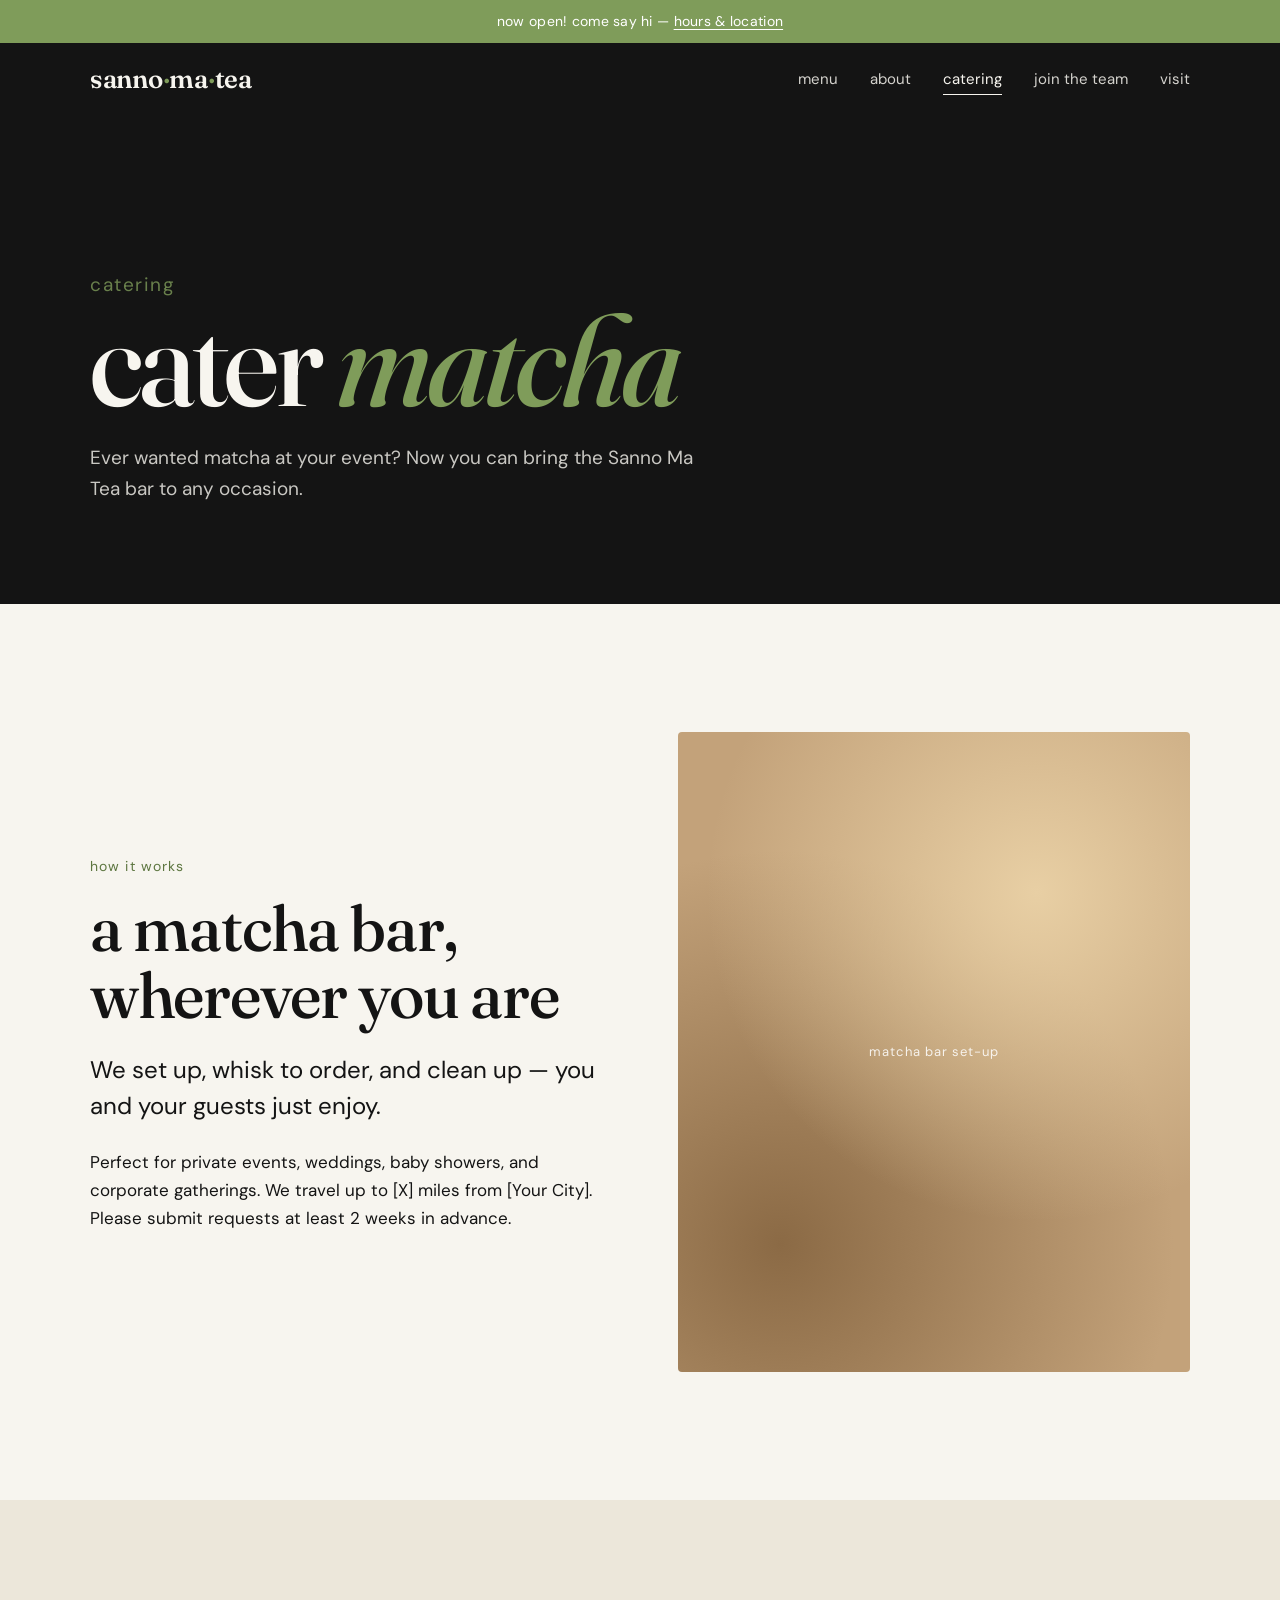
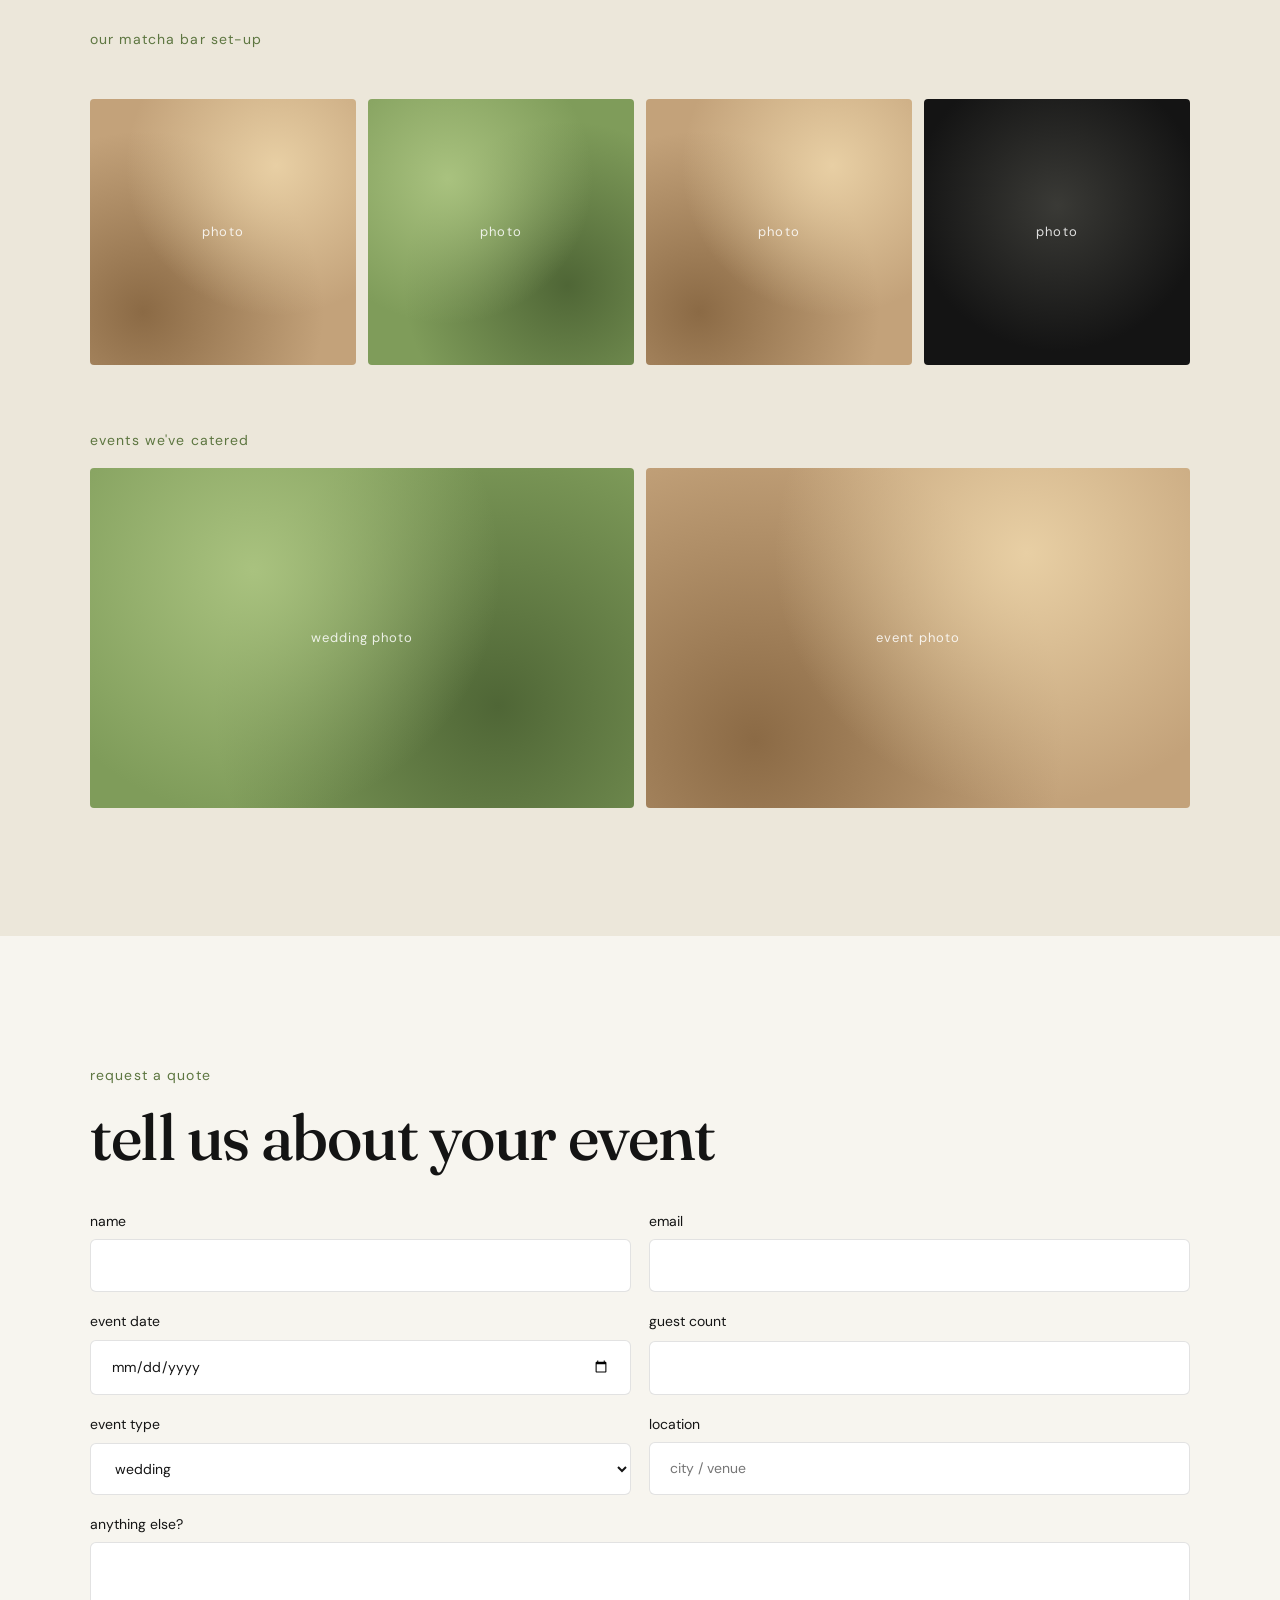
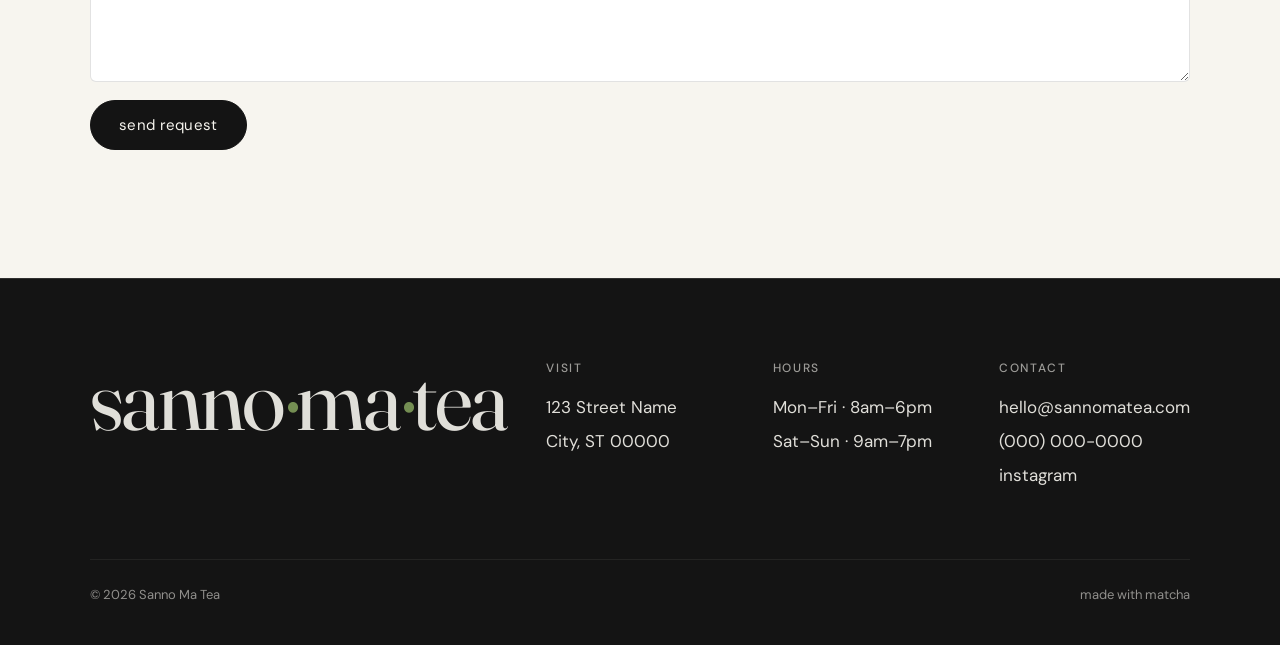
==== catering.html @ fe50c6d9 "Add Sanno Ma Tea cafe website template Home, catering and hiring pages with shared styles and script" ====
<!doctype html>
<html lang="en">
<head>
  <meta charset="utf-8">
  <meta name="viewport" content="width=device-width, initial-scale=1">
  <title>Matcha Catering — Sanno Ma Tea</title>
  <meta name="description" content="Sanno Ma Tea — a neighborhood matcha and tea cafe. [Replace with your one-line description.]">
  <link rel="preconnect" href="https://fonts.googleapis.com">
  <link rel="preconnect" href="https://fonts.gstatic.com" crossorigin>
  <link href="https://fonts.googleapis.com/css2?family=DM+Sans:wght@400;500;700&family=Fraunces:ital,opsz,wght@0,9..144,400;0,9..144,500;0,9..144,600;1,9..144,400;1,9..144,500&display=swap" rel="stylesheet">
  <link rel="stylesheet" href="styles.css">
</head>
<body>
  <a class="skip-link" href="#main">Skip to content</a>

  <div class="announce">now open! come say hi — <a href="index.html#visit">hours &amp; location</a></div>

  <header class="site-header">
    <div class="wrap">
      <a class="logo" href="index.html">sanno<span>·</span>ma<span>·</span>tea</a>
      <nav class="nav" aria-label="Main">
        <a href="index.html#menu">menu</a>
        <a href="index.html#about">about</a>
        <a href="catering.html" aria-current="page">catering</a>
        <a href="hiring.html">join the team</a>
        <a href="index.html#visit">visit</a>
      </nav>
      <button class="menu-toggle" aria-label="Open menu" aria-expanded="false">
        <span></span><span></span><span></span>
      </button>
    </div>
  </header>

  <main id="main">
    <section class="page-hero">
      <div class="wrap">
        <p class="eyebrow" style="color:var(--matcha)">catering</p>
        <h1>cater <em>matcha</em></h1>
        <p>Ever wanted matcha at your event? Now you can bring the Sanno Ma Tea bar to any occasion.</p>
      </div>
    </section>

    <section>
      <div class="wrap split">
        <div class="reveal">
          <p class="eyebrow">how it works</p>
          <h2>a matcha bar, wherever you are</h2>
          <p class="lede">We set up, whisk to order, and clean up — you and your guests just enjoy.</p>
          <p>Perfect for private events, weddings, baby showers, and corporate gatherings. We travel up to [X] miles from [Your City]. Please submit requests at least 2 weeks in advance.</p>
        </div>
        <div class="ph warm reveal">matcha bar set-up</div>
      </div>
    </section>

    <section class="alt">
      <div class="wrap">
        <p class="eyebrow reveal">our matcha bar set-up</p>
        <div class="gallery reveal">
          <div class="ph warm">photo</div>
          <div class="ph">photo</div>
          <div class="ph warm">photo</div>
          <div class="ph dark">photo</div>
        </div>
        <p class="eyebrow reveal" style="margin-top:64px">events we've catered</p>
        <div class="split reveal" style="gap:12px">
          <div class="ph wide">wedding photo</div>
          <div class="ph wide warm">event photo</div>
        </div>
      </div>
    </section>

    <section>
      <div class="wrap" data-form-wrap>
        <p class="eyebrow reveal">request a quote</p>
        <h2 class="reveal">tell us about your event</h2>
        <form class="form" data-demo>
          <label>name<input required></label>
          <label>email<input type="email" required></label>
          <label>event date<input type="date" required></label>
          <label>guest count<input type="number" min="1"></label>
          <label>event type
            <select><option>wedding</option><option>baby shower</option><option>corporate</option><option>private event</option><option>other</option></select>
          </label>
          <label>location<input placeholder="city / venue"></label>
          <label class="full">anything else?<textarea></textarea></label>
          <div class="full"><button class="btn btn-solid" type="submit">send request</button></div>
        </form>
        <p class="thanks">thanks! we'll get back to you within a few days.</p>
      </div>
    </section>
  </main>

  <footer class="site-footer" id="visit">
    <div class="wrap">
      <div class="footer-grid">
        <div>
          <p class="footer-logo">sanno<span>·</span>ma<span>·</span>tea</p>
        </div>
        <div>
          <h4>visit</h4>
          <p>123 Street Name</p>
          <p>City, ST 00000</p>
        </div>
        <div>
          <h4>hours</h4>
          <p>Mon–Fri · 8am–6pm</p>
          <p>Sat–Sun · 9am–7pm</p>
        </div>
        <div>
          <h4>contact</h4>
          <a href="mailto:hello@sannomatea.com">hello@sannomatea.com</a>
          <a href="tel:+10000000000">(000) 000-0000</a>
          <a href="https://instagram.com/" target="_blank" rel="noopener">instagram</a>
        </div>
      </div>
      <div class="footer-bottom">
        <span>© <span data-year></span> Sanno Ma Tea</span>
        <span>made with matcha</span>
      </div>
    </div>
  </footer>

  <script src="script.js"></script>
</body>
</html>
---- styles.css ----
/* ==========================================================
   Sanno Ma Tea — template styles
   Edit the tokens below to re-theme the whole site.
   ========================================================== */
:root {
  --ink: #141414;          /* near-black: text, hero, footer */
  --paper: #f7f5ef;        /* warm off-white background */
  --cream: #ece7da;        /* alternate section background */
  --matcha: #7f9c5a;       /* brand accent */
  --matcha-dark: #5d7640;
  --muted: #6b6b63;
  --line: rgba(20, 20, 20, 0.12);

  --font-display: "Fraunces", Georgia, serif;
  --font-body: "DM Sans", system-ui, -apple-system, sans-serif;

  --max: 1180px;
  --gutter: clamp(16px, 4vw, 40px);
  --section: clamp(72px, 10vw, 140px);
}

*, *::before, *::after { box-sizing: border-box; }
html { scroll-behavior: smooth; }
body {
  margin: 0;
  background: var(--paper);
  color: var(--ink);
  font-family: var(--font-body);
  font-size: 17px;
  line-height: 1.65;
  -webkit-font-smoothing: antialiased;
}
img { max-width: 100%; display: block; }
a { color: inherit; }

.skip-link {
  position: absolute; left: -999px; top: 0;
  background: var(--ink); color: var(--paper); padding: 8px 14px; z-index: 100;
}
.skip-link:focus { left: 8px; top: 8px; }

.wrap { max-width: var(--max); margin: 0 auto; padding: 0 var(--gutter); }

/* ---------- Announcement bar ---------- */
.announce {
  background: var(--matcha);
  color: #fff;
  text-align: center;
  font-size: 14px;
  letter-spacing: 0.02em;
  padding: 10px var(--gutter);
}
.announce a { text-decoration: underline; text-underline-offset: 3px; }

/* ---------- Header ---------- */
.site-header {
  position: sticky; top: 0; z-index: 50;
  background: var(--ink);
  color: var(--paper);
}
.site-header .wrap {
  display: flex; align-items: center; justify-content: space-between;
  height: 72px;
}
.logo {
  font-family: var(--font-display);
  font-size: 26px;
  font-weight: 600;
  text-decoration: none;
  letter-spacing: -0.01em;
  text-transform: lowercase;
}
.logo span { color: var(--matcha); }
.nav { display: flex; gap: 32px; align-items: center; }
.nav a {
  text-decoration: none;
  text-transform: lowercase;
  font-size: 15px;
  position: relative;
  opacity: 0.85;
  transition: opacity .2s;
}
.nav a::after {
  content: ""; position: absolute; left: 0; bottom: -4px;
  width: 0; height: 1px; background: currentColor; transition: width .25s;
}
.nav a:hover, .nav a[aria-current="page"] { opacity: 1; }
.nav a:hover::after, .nav a[aria-current="page"]::after { width: 100%; }

.menu-toggle {
  display: none;
  background: none; border: 0; color: inherit; cursor: pointer;
  width: 40px; height: 40px; padding: 8px;
}
.menu-toggle span {
  display: block; height: 1.5px; background: currentColor; margin: 6px 0;
  transition: transform .3s, opacity .3s;
}
.menu-open .menu-toggle span:nth-child(1) { transform: translateY(7.5px) rotate(45deg); }
.menu-open .menu-toggle span:nth-child(2) { opacity: 0; }
.menu-open .menu-toggle span:nth-child(3) { transform: translateY(-7.5px) rotate(-45deg); }

@media (max-width: 760px) {
  .menu-toggle { display: block; }
  .nav {
    position: fixed; inset: 72px 0 0 0;
    background: var(--ink);
    flex-direction: column; justify-content: center; gap: 28px;
    transform: translateY(-110%);
    transition: transform .4s ease;
  }
  .nav a { font-family: var(--font-display); font-size: 34px; }
  .menu-open .nav { transform: translateY(0); }
}

/* ---------- Hero ---------- */
.hero {
  background: var(--ink);
  color: var(--paper);
  min-height: calc(100vh - 72px - 40px);
  display: grid; place-items: center;
  text-align: center;
  padding: 80px var(--gutter);
  overflow: hidden;
}
.hero h1 {
  font-family: var(--font-display);
  font-weight: 500;
  font-size: clamp(64px, 16vw, 220px);
  line-height: 0.9;
  letter-spacing: -0.04em;
  margin: 0;
  text-transform: lowercase;
}
.hero h1 em { font-style: italic; color: var(--matcha); }
.hero p {
  max-width: 560px; margin: 28px auto 36px;
  font-size: clamp(17px, 2vw, 20px);
  opacity: 0.8;
}

/* ---------- Buttons ---------- */
.btn {
  display: inline-block;
  padding: 14px 28px;
  border: 1px solid currentColor;
  border-radius: 999px;
  text-decoration: none;
  text-transform: lowercase;
  font-size: 15px;
  letter-spacing: 0.02em;
  background: transparent;
  color: inherit;
  cursor: pointer;
  font-family: inherit;
  transition: background .25s, color .25s, border-color .25s;
}
.btn:hover { background: var(--matcha); border-color: var(--matcha); color: #fff; }
.btn-solid { background: var(--ink); color: var(--paper); border-color: var(--ink); }
.btn-row { display: flex; gap: 14px; justify-content: center; flex-wrap: wrap; }

/* ---------- Sections ---------- */
section { padding: var(--section) 0; }
.alt { background: var(--cream); }
.eyebrow {
  text-transform: lowercase;
  font-size: 14px;
  letter-spacing: 0.08em;
  color: var(--matcha-dark);
  margin: 0 0 16px;
}
h2 {
  font-family: var(--font-display);
  font-weight: 500;
  font-size: clamp(36px, 5.5vw, 64px);
  line-height: 1.05;
  letter-spacing: -0.02em;
  margin: 0 0 24px;
  text-transform: lowercase;
}
h3 {
  font-family: var(--font-display);
  font-weight: 500;
  font-size: 24px;
  margin: 0 0 8px;
  text-transform: lowercase;
}
.lede { font-size: clamp(19px, 2.2vw, 24px); line-height: 1.5; max-width: 760px; }
.center { text-align: center; }
.center .lede { margin-left: auto; margin-right: auto; }

/* ---------- Definition block ---------- */
.definition {
  border-top: 1px solid var(--line);
  border-bottom: 1px solid var(--line);
  padding: 56px 0;
  display: grid; grid-template-columns: 1fr 2fr; gap: 40px; align-items: baseline;
}
.definition .word {
  font-family: var(--font-display);
  font-size: clamp(40px, 6vw, 72px);
  line-height: 1;
}
.definition .phon { color: var(--muted); font-style: italic; margin-top: 8px; }
.definition ol { margin: 0; padding-left: 20px; font-size: 19px; }
.definition li + li { margin-top: 12px; }
.definition .pos { font-style: italic; color: var(--muted); }
@media (max-width: 760px) { .definition { grid-template-columns: 1fr; gap: 20px; } }

/* ---------- Split (image + text) ---------- */
.split {
  display: grid; grid-template-columns: 1fr 1fr; gap: clamp(32px, 6vw, 80px); align-items: center;
}
@media (max-width: 860px) { .split { grid-template-columns: 1fr; } }

/* Image placeholders — swap for <img src="images/..."> */
.ph {
  aspect-ratio: 4 / 5;
  border-radius: 4px;
  background:
    radial-gradient(circle at 30% 30%, #a9c27f 0, transparent 55%),
    radial-gradient(circle at 75% 70%, #4f6636 0, transparent 60%),
    var(--matcha);
  display: grid; place-items: center;
  color: rgba(255,255,255,.85);
  font-size: 13px; letter-spacing: .08em; text-transform: lowercase;
  overflow: hidden;
}
.ph img { width: 100%; height: 100%; object-fit: cover; }
.ph.warm {
  background:
    radial-gradient(circle at 70% 25%, #e8cfa4 0, transparent 55%),
    radial-gradient(circle at 20% 80%, #8b6a45 0, transparent 60%),
    #c3a27a;
}
.ph.dark { background: radial-gradient(circle at 50% 40%, #3a3a36 0, #141414 70%); }
.ph.wide { aspect-ratio: 16 / 10; }
.ph.square { aspect-ratio: 1; }

/* ---------- Menu ---------- */
.menu-grid {
  display: grid; grid-template-columns: repeat(3, 1fr); gap: 48px 56px; margin-top: 56px;
}
@media (max-width: 960px) { .menu-grid { grid-template-columns: repeat(2, 1fr); } }
@media (max-width: 600px) { .menu-grid { grid-template-columns: 1fr; } }
.menu-cat h3 { border-bottom: 1px solid var(--ink); padding-bottom: 10px; margin-bottom: 18px; }
.menu-item { display: flex; justify-content: space-between; gap: 16px; padding: 8px 0; }
.menu-item .name { font-weight: 500; text-transform: lowercase; }
.menu-item .desc { display: block; font-size: 14px; color: var(--muted); font-weight: 400; }
.menu-item .price { white-space: nowrap; font-variant-numeric: tabular-nums; }

/* ---------- Cards ---------- */
.cards { display: grid; grid-template-columns: repeat(3, 1fr); gap: 28px; margin-top: 56px; }
@media (max-width: 860px) { .cards { grid-template-columns: 1fr; } }
.card { text-decoration: none; display: block; }
.card .ph { aspect-ratio: 4 / 3; margin-bottom: 18px; transition: transform .4s; }
.card:hover .ph { transform: scale(0.98); }
.card p { margin: 0; color: var(--muted); }
.card .more { display: inline-block; margin-top: 10px; text-transform: lowercase; border-bottom: 1px solid currentColor; }

/* ---------- Gallery ---------- */
.gallery { display: grid; grid-template-columns: repeat(4, 1fr); gap: 12px; margin-top: 48px; }
.gallery .ph { aspect-ratio: 1; }
@media (max-width: 760px) { .gallery { grid-template-columns: repeat(2, 1fr); } }

/* ---------- Newsletter ---------- */
.newsletter { background: var(--ink); color: var(--paper); }
.newsletter form {
  display: flex; gap: 12px; max-width: 520px; margin: 32px auto 12px; flex-wrap: wrap;
}
.newsletter input, .form input, .form textarea, .form select {
  flex: 1 1 240px;
  padding: 14px 20px;
  border-radius: 999px;
  border: 1px solid rgba(247,245,239,.4);
  background: transparent;
  color: inherit;
  font: inherit;
}
.newsletter input::placeholder { color: rgba(247,245,239,.55); }
.newsletter .btn { border-color: var(--paper); }
.small { font-size: 13px; opacity: .65; }
.thanks { display: none; color: var(--matcha); margin-top: 12px; }
.submitted .thanks { display: block; }
.submitted form { display: none; }

/* ---------- Forms (catering / hiring) ---------- */
.form { display: grid; grid-template-columns: 1fr 1fr; gap: 18px; margin-top: 40px; }
.form label { display: grid; gap: 6px; font-size: 14px; text-transform: lowercase; }
.form .full { grid-column: 1 / -1; }
.form input, .form textarea, .form select {
  border-radius: 6px; border-color: var(--line); background: #fff; color: var(--ink);
}
.form textarea { min-height: 140px; resize: vertical; }
@media (max-width: 640px) { .form { grid-template-columns: 1fr; } }

/* ---------- Lists ---------- */
.info-block { padding: 32px 0; border-top: 1px solid var(--line); display: grid; grid-template-columns: 220px 1fr; gap: 24px; }
.info-block h3 { margin: 0; }
.info-block ul { margin: 0; padding-left: 18px; }
@media (max-width: 640px) { .info-block { grid-template-columns: 1fr; gap: 8px; } }

/* ---------- Page header (sub pages) ---------- */
.page-hero { background: var(--ink); color: var(--paper); padding: clamp(80px, 12vw, 160px) 0 clamp(60px, 8vw, 100px); }
.page-hero h1 {
  font-family: var(--font-display); font-weight: 500;
  font-size: clamp(52px, 10vw, 128px); line-height: .95; letter-spacing: -0.03em;
  margin: 0 0 20px; text-transform: lowercase;
}
.page-hero h1 em { color: var(--matcha); }
.page-hero p { max-width: 620px; opacity: .8; font-size: 19px; margin: 0; }

/* ---------- Footer ---------- */
.site-footer { background: var(--ink); color: var(--paper); padding: 80px 0 40px; border-top: 1px solid rgba(247,245,239,.12); }
.footer-grid { display: grid; grid-template-columns: 2fr 1fr 1fr 1fr; gap: 40px; }
@media (max-width: 860px) { .footer-grid { grid-template-columns: 1fr 1fr; } }
@media (max-width: 520px) { .footer-grid { grid-template-columns: 1fr; } }
.footer-logo { font-family: var(--font-display); font-size: clamp(48px, 7vw, 88px); line-height: .9; letter-spacing: -0.03em; margin: 0; }
.footer-logo span { color: var(--matcha); }
.site-footer h4 { font-size: 12px; letter-spacing: .14em; text-transform: uppercase; opacity: .6; margin: 0 0 14px; font-weight: 500; }
.site-footer p, .site-footer a { margin: 0 0 6px; text-decoration: none; display: block; opacity: .9; }
.site-footer a:hover { color: var(--matcha); }
.footer-bottom { margin-top: 64px; padding-top: 24px; border-top: 1px solid rgba(247,245,239,.12); display: flex; justify-content: space-between; flex-wrap: wrap; gap: 12px; font-size: 13px; opacity: .55; }

/* ---------- Reveal on scroll ---------- */
.reveal { opacity: 0; transform: translateY(24px); transition: opacity .8s ease, transform .8s ease; }
.reveal.in { opacity: 1; transform: none; }
@media (prefers-reduced-motion: reduce) {
  .reveal { opacity: 1; transform: none; transition: none; }
  html { scroll-behavior: auto; }
}
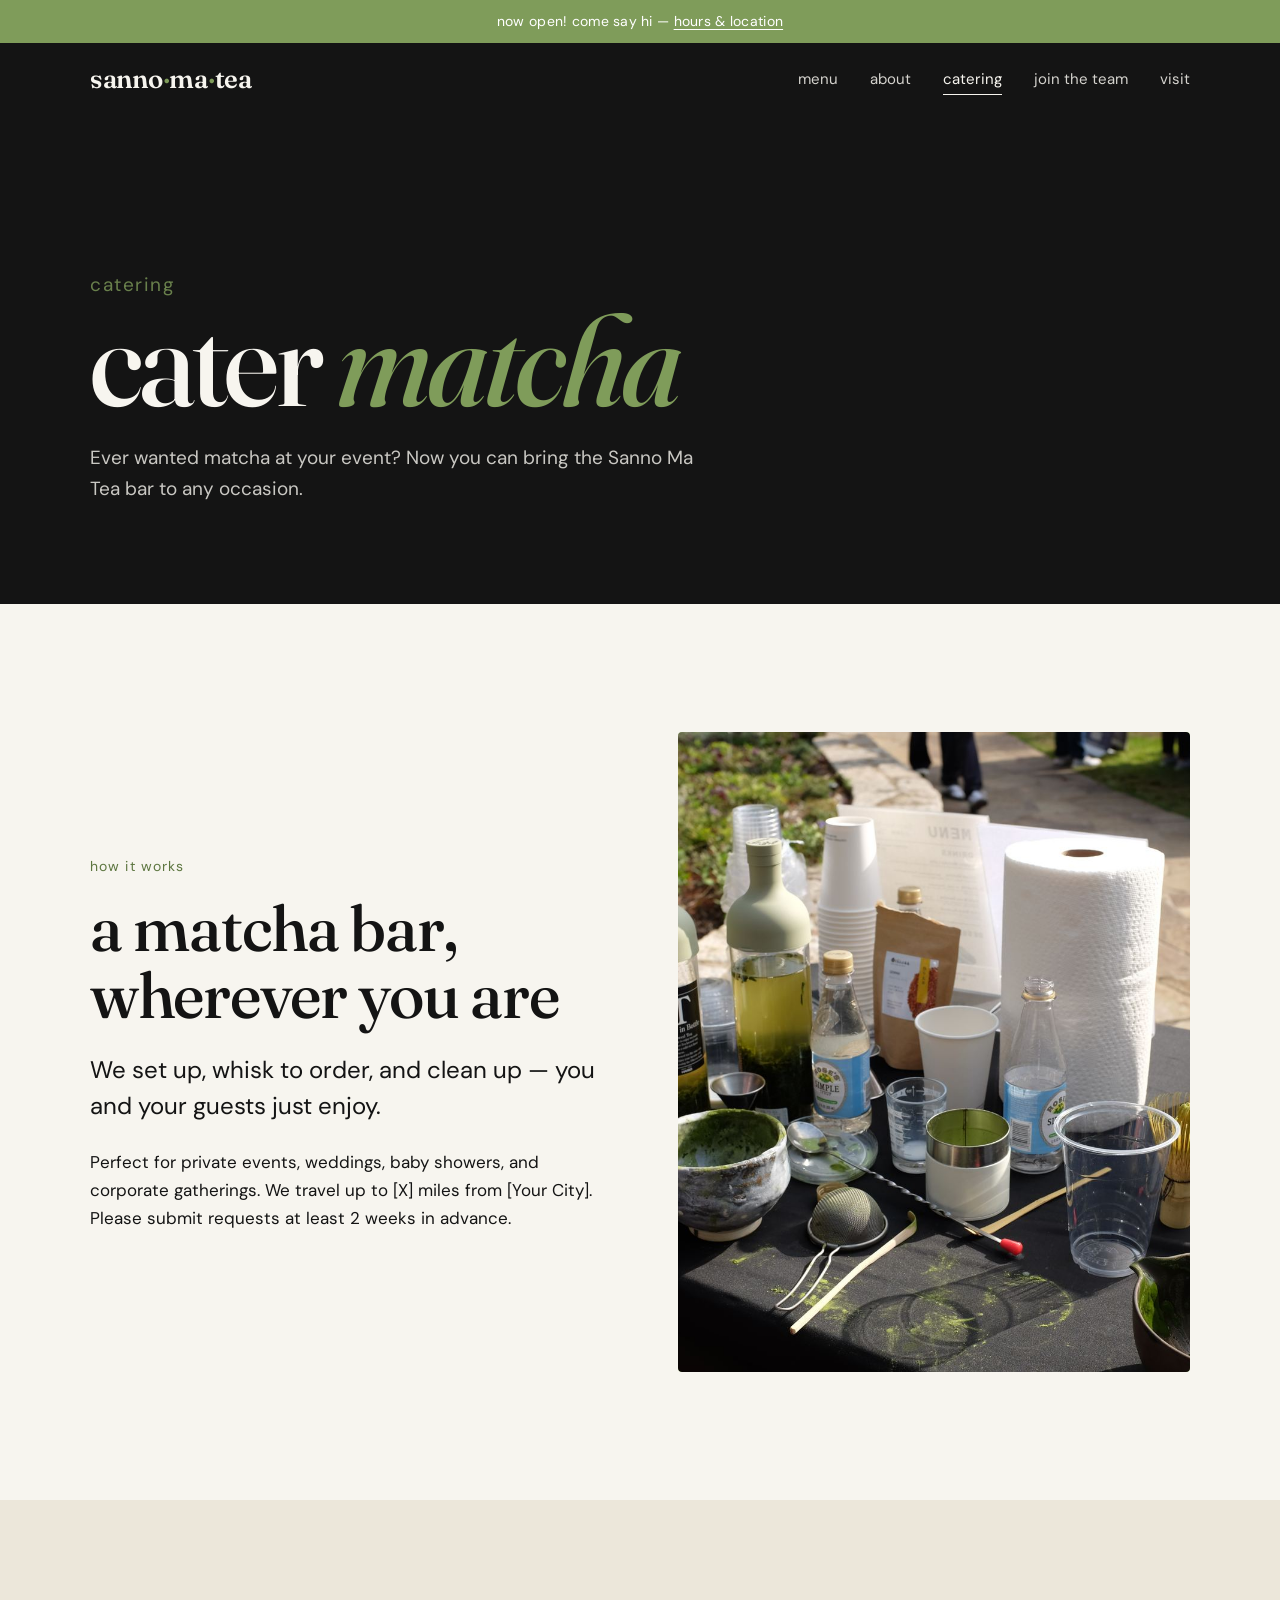
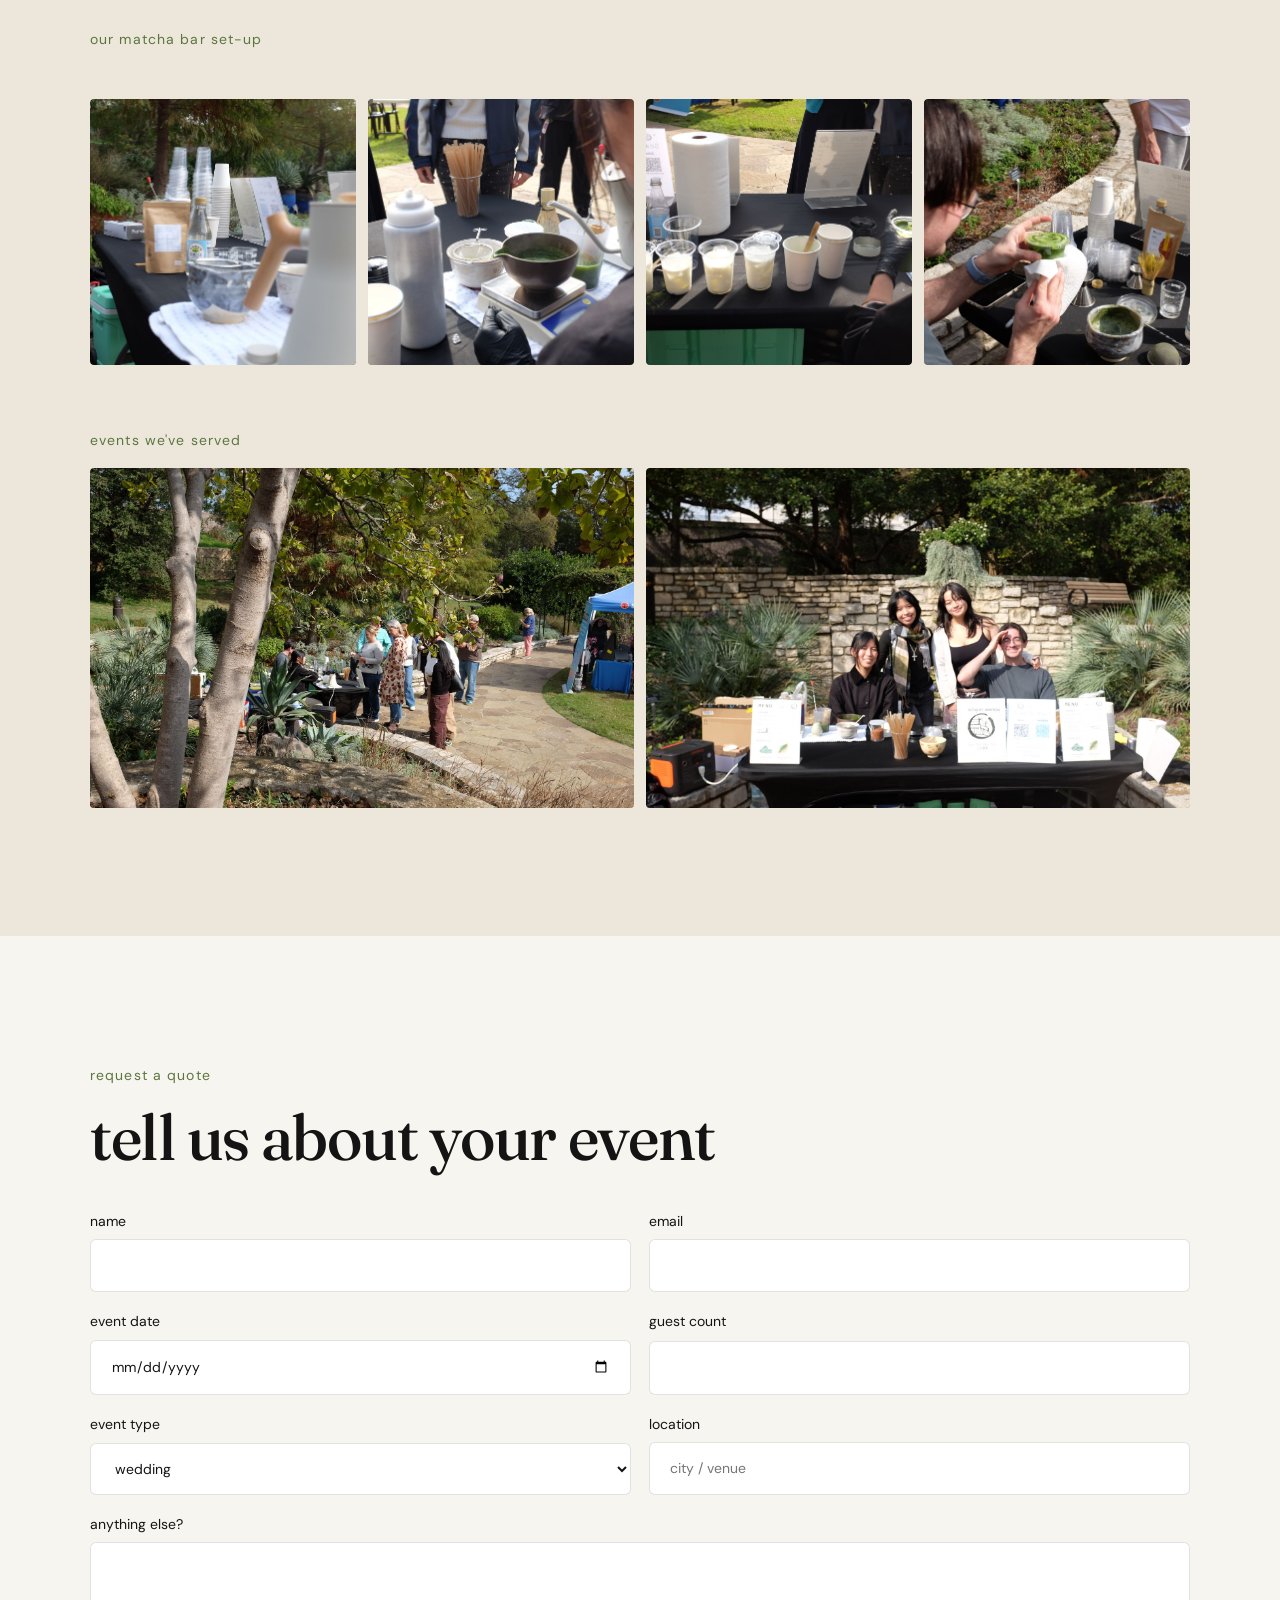
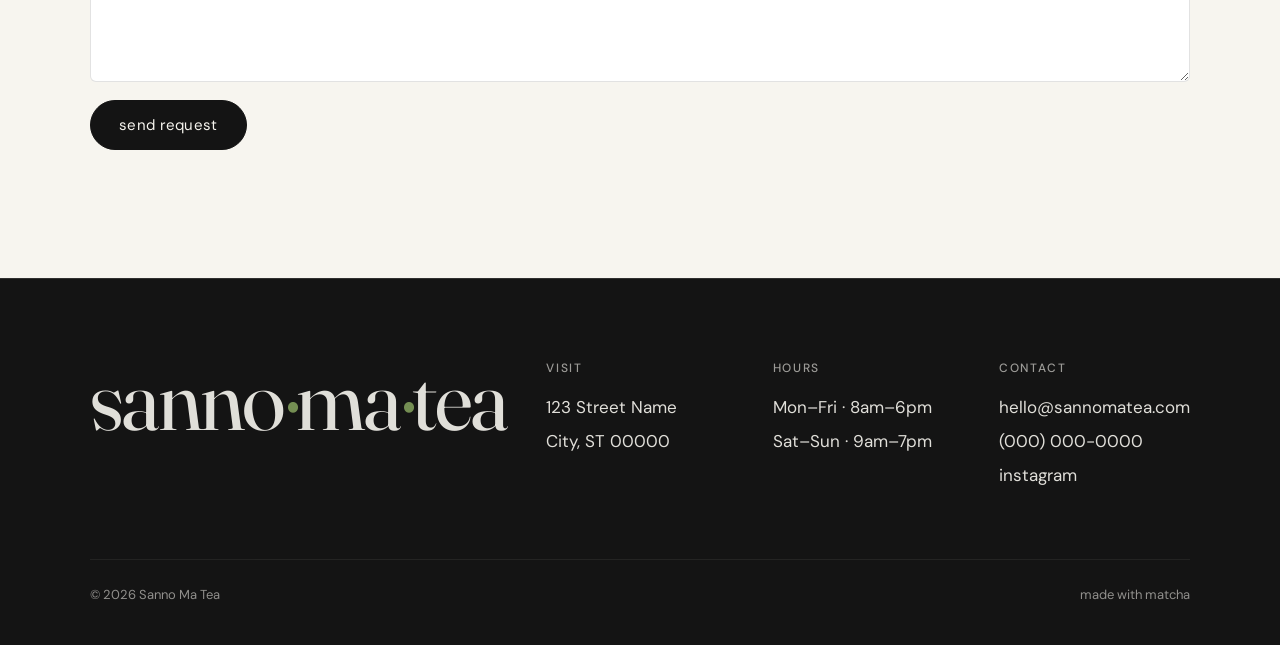
==== commit 04d12cb2: "Add real photos to home, catering and hiring pages Web-optimized copies (max 1600px) live in images/" ====
--- a/catering.html
+++ b/catering.html
@@ -48,7 +48,7 @@
           <p class="lede">We set up, whisk to order, and clean up — you and your guests just enjoy.</p>
           <p>Perfect for private events, weddings, baby showers, and corporate gatherings. We travel up to [X] miles from [Your City]. Please submit requests at least 2 weeks in advance.</p>
         </div>
-        <div class="ph warm reveal">matcha bar set-up</div>
+        <div class="ph reveal"><img src="images/web/dscf6824.jpg" alt="Full matcha bar set-up on a black table" loading="lazy"></div>
       </div>
     </section>
 
@@ -56,15 +56,15 @@
       <div class="wrap">
         <p class="eyebrow reveal">our matcha bar set-up</p>
         <div class="gallery reveal">
-          <div class="ph warm">photo</div>
-          <div class="ph">photo</div>
-          <div class="ph warm">photo</div>
-          <div class="ph dark">photo</div>
+          <div class="ph"><img src="images/web/dscf6784.jpg" alt="Kettle, cups and matcha tins ready to serve" loading="lazy"></div>
+          <div class="ph"><img src="images/web/dscf6818.jpg" alt="Matcha bowl on a scale mid-prep" loading="lazy"></div>
+          <div class="ph"><img src="images/web/dscf6809.jpg" alt="A row of milk cups awaiting matcha" loading="lazy"></div>
+          <div class="ph"><img src="images/web/dscf6888.jpg" alt="Pouring a whisked matcha into a cup" loading="lazy"></div>
         </div>
-        <p class="eyebrow reveal" style="margin-top:64px">events we've catered</p>
+        <p class="eyebrow reveal" style="margin-top:64px">events we've served</p>
         <div class="split reveal" style="gap:12px">
-          <div class="ph wide">wedding photo</div>
-          <div class="ph wide warm">event photo</div>
+          <div class="ph wide"><img src="images/web/dscf6878.jpg" alt="Guests lining up at an outdoor event" loading="lazy"></div>
+          <div class="ph wide"><img src="images/web/dscf6885.jpg" alt="The team serving at an outdoor event" loading="lazy"></div>
         </div>
       </div>
     </section>
--- a/styles.css
+++ b/styles.css
@@ -329,3 +329,7 @@
   .reveal { opacity: 1; transform: none; transition: none; }
   html { scroll-behavior: auto; }
 }
+
+/* ---------- Photo hero ---------- */
+.hero-photo { background-color: var(--ink); background-size: cover; background-position: center; }
+.ph img { border-radius: inherit; }
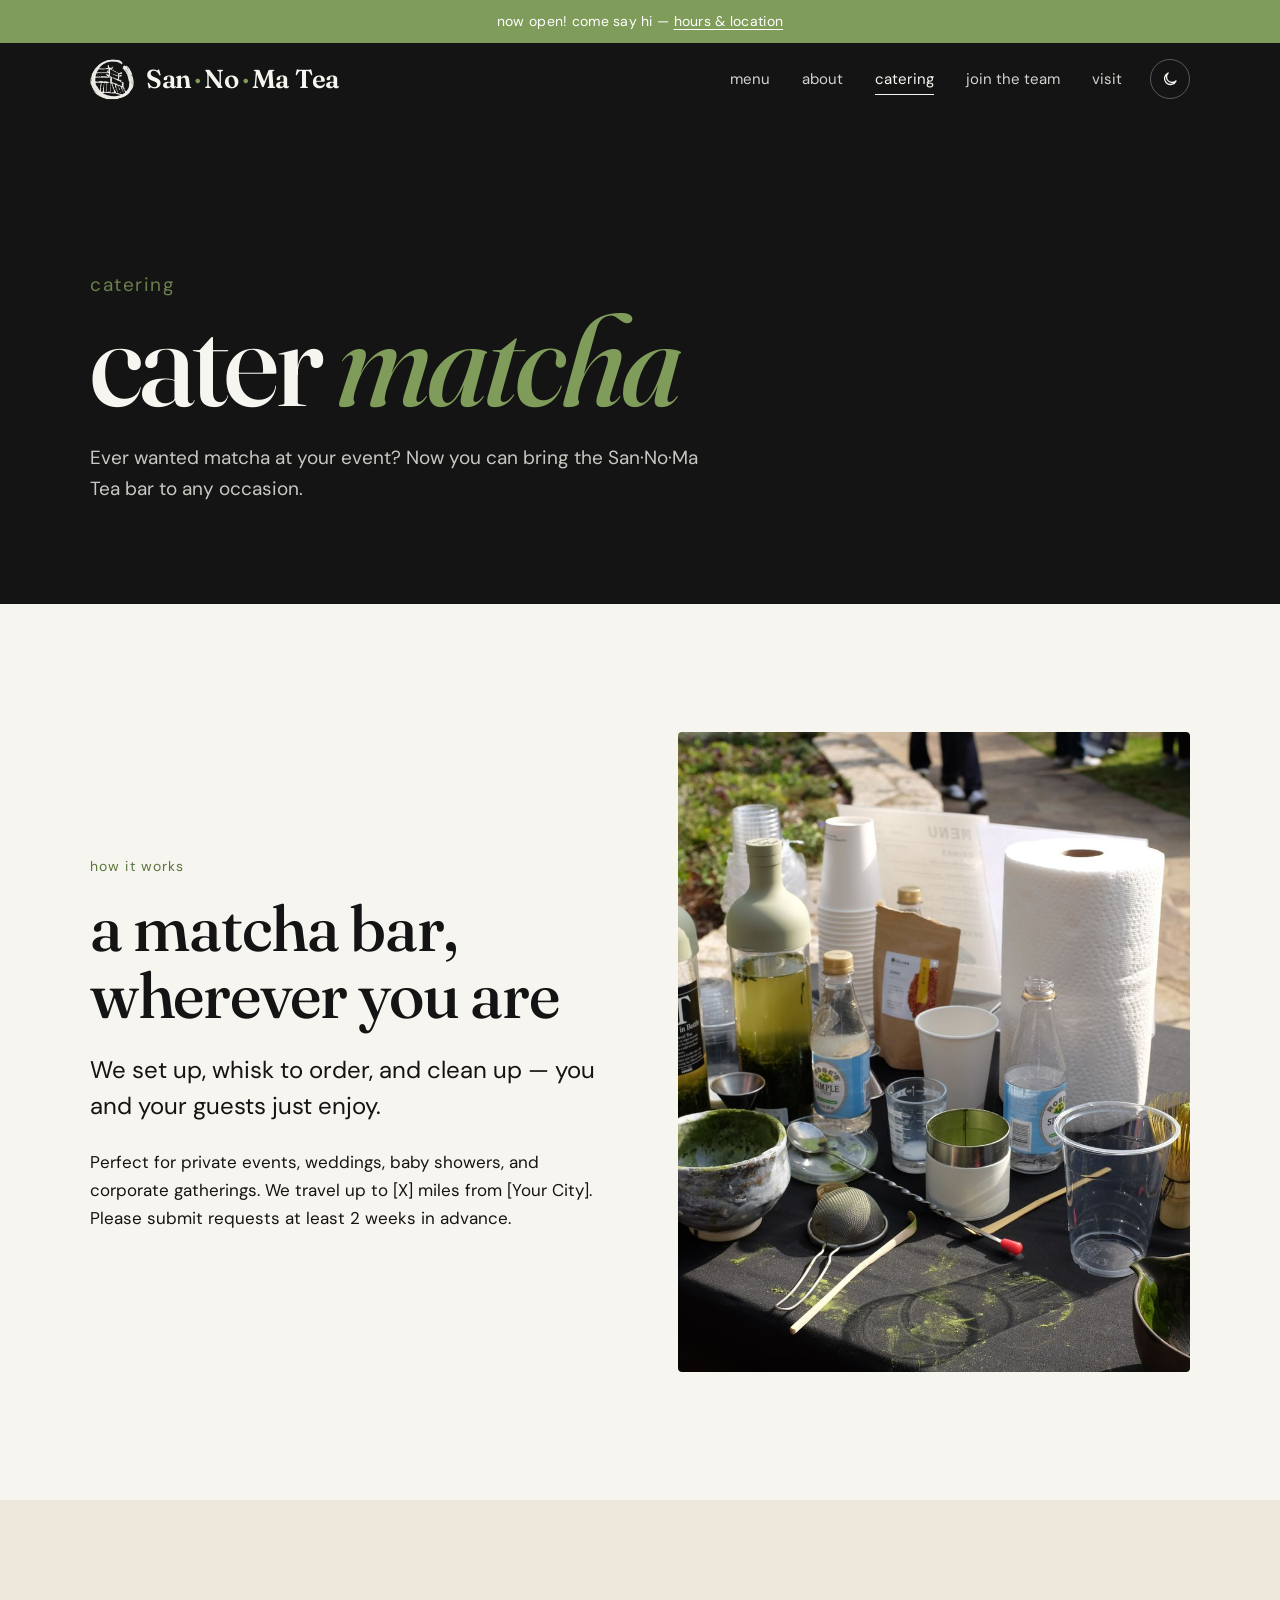
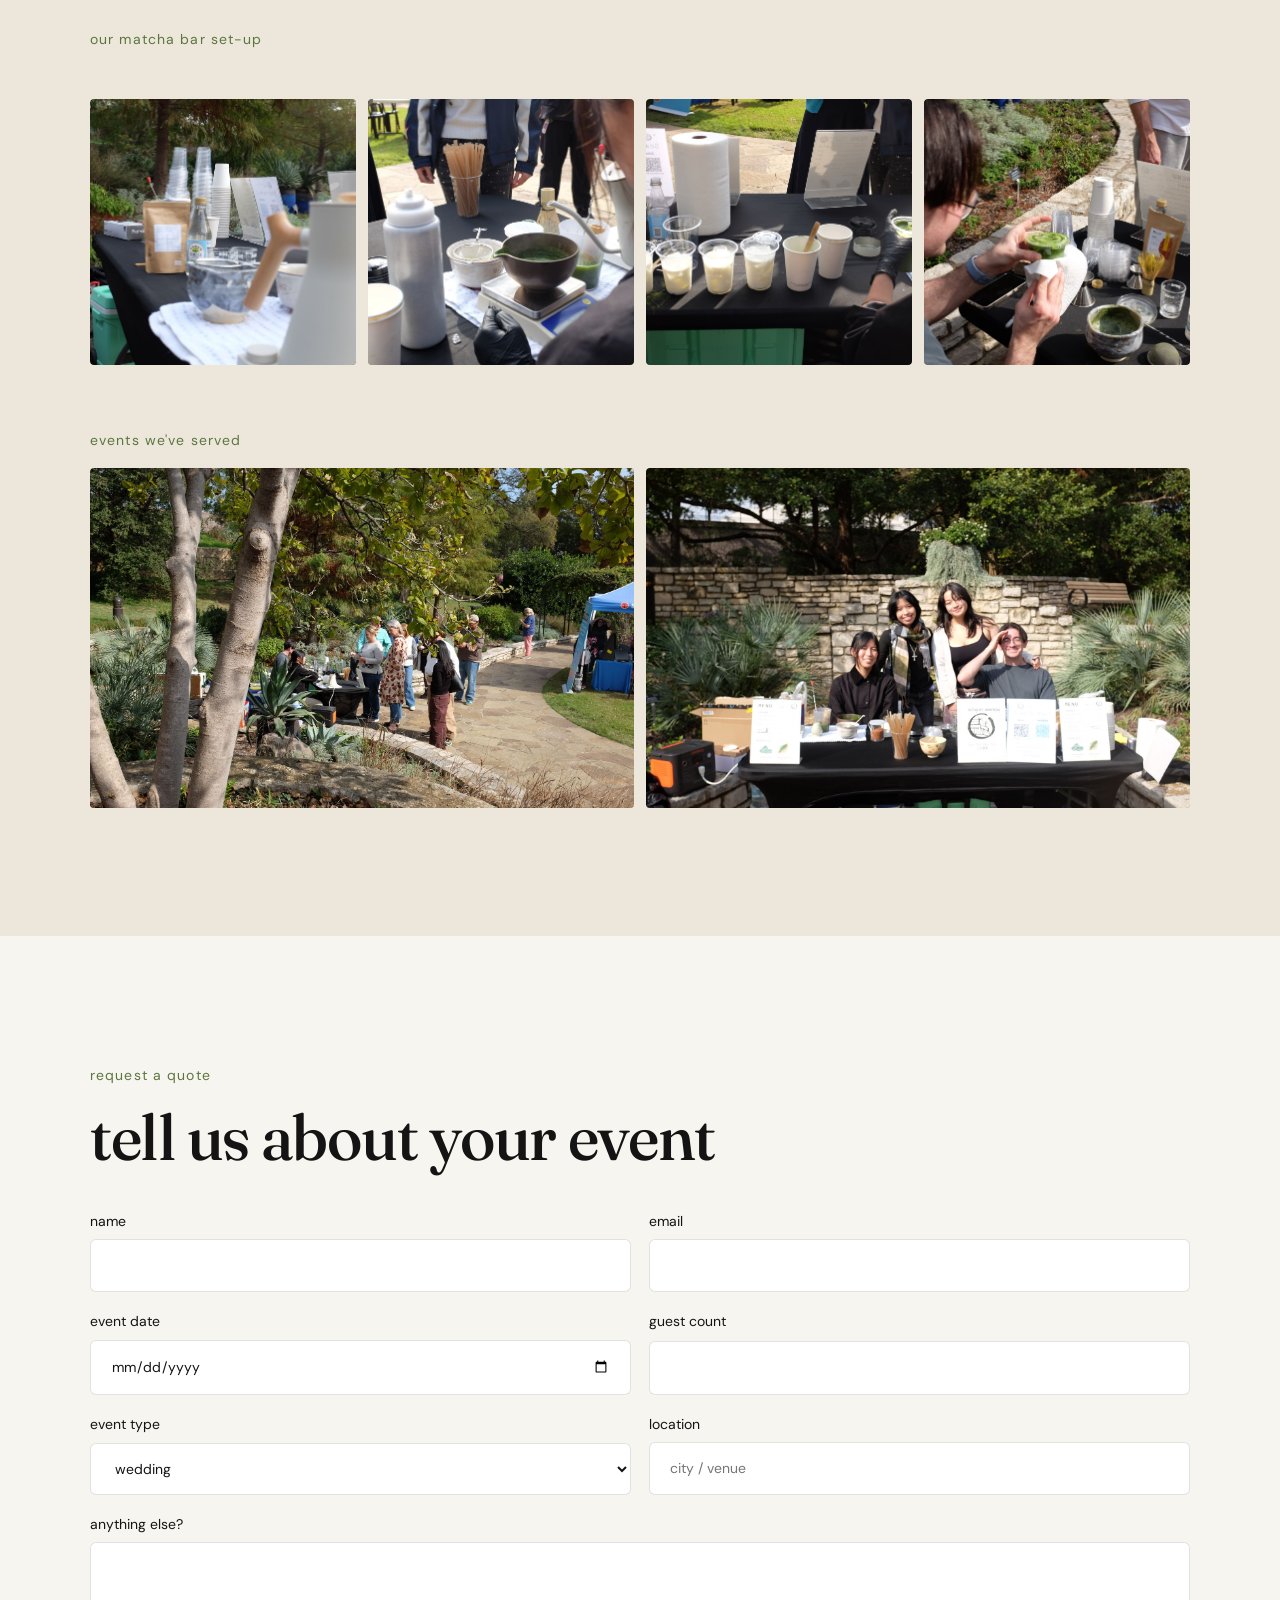
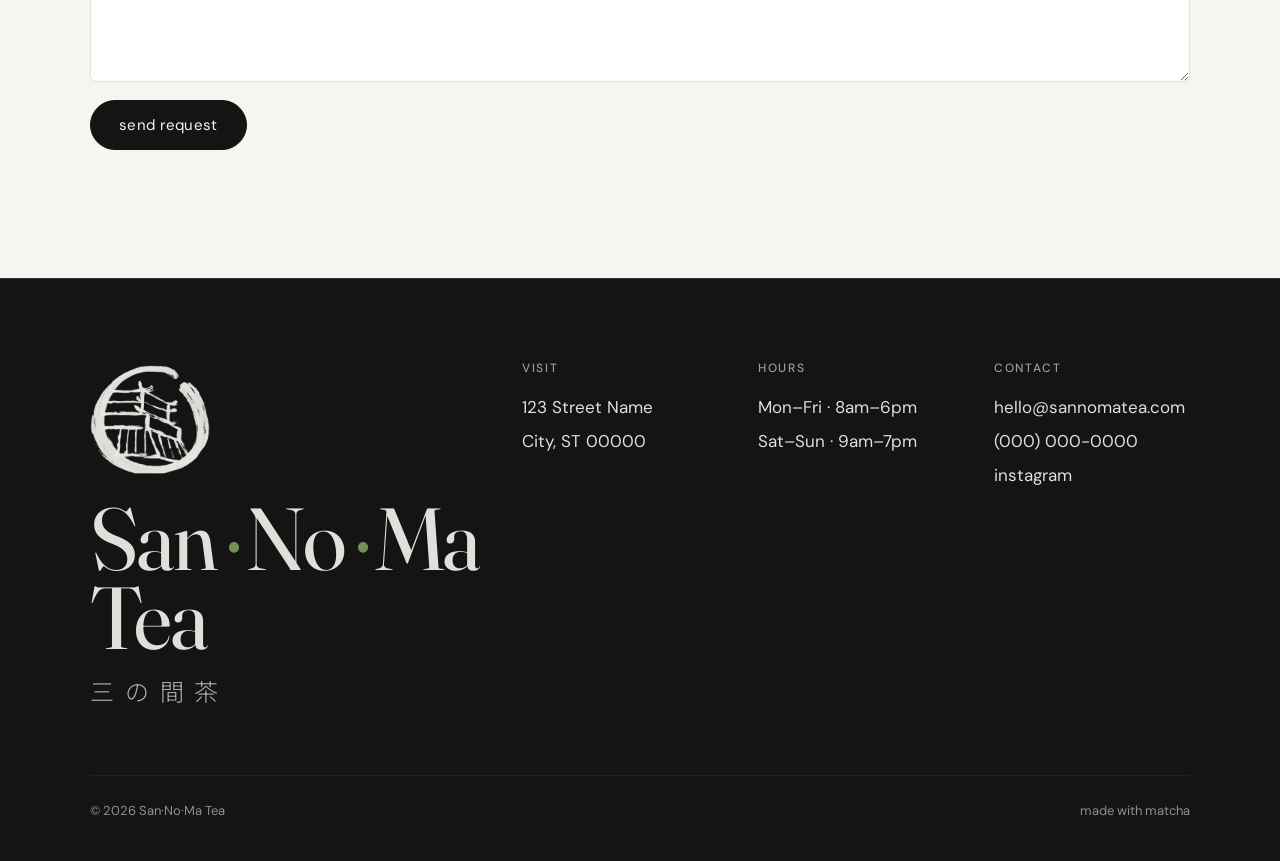
==== commit eea6249a: "Add logo, day/night switch and San·No·Ma Tea branding - Add ink-circle logo (header, footer, favicon" ====
--- a/catering.html
+++ b/catering.html
@@ -3,12 +3,16 @@
 <head>
   <meta charset="utf-8">
   <meta name="viewport" content="width=device-width, initial-scale=1">
-  <title>Matcha Catering — Sanno Ma Tea</title>
-  <meta name="description" content="Sanno Ma Tea — a neighborhood matcha and tea cafe. [Replace with your one-line description.]">
+  <title>Matcha Catering — San·No·Ma Tea</title>
+  <meta name="description" content="San·No·Ma Tea — a neighborhood matcha and tea cafe. [Replace with your one-line description.]">
   <link rel="preconnect" href="https://fonts.googleapis.com">
   <link rel="preconnect" href="https://fonts.gstatic.com" crossorigin>
   <link href="https://fonts.googleapis.com/css2?family=DM+Sans:wght@400;500;700&family=Fraunces:ital,opsz,wght@0,9..144,400;0,9..144,500;0,9..144,600;1,9..144,400;1,9..144,500&display=swap" rel="stylesheet">
+  <link href="https://fonts.googleapis.com/css2?family=Noto+Sans+JP:wght@300;400&text=%E4%B8%89%E3%81%AE%E9%96%93%E8%8C%B6&display=swap" rel="stylesheet">
+  <link rel="icon" type="image/png" href="images/brand/favicon.png">
+  <link rel="apple-touch-icon" href="images/brand/apple-touch-icon.png">
   <link rel="stylesheet" href="styles.css">
+  <script>try{if(localStorage.getItem("theme")==="dark")document.documentElement.dataset.theme="dark"}catch(e){}</script>
 </head>
 <body>
   <a class="skip-link" href="#main">Skip to content</a>
@@ -17,7 +21,7 @@
 
   <header class="site-header">
     <div class="wrap">
-      <a class="logo" href="index.html">sanno<span>·</span>ma<span>·</span>tea</a>
+      <a class="logo" href="index.html"><img class="logo-mark" src="images/brand/logo-mark-light.png" alt="" width="44" height="44"><span class="logo-text">San<span>·</span>No<span>·</span>Ma Tea</span></a>
       <nav class="nav" aria-label="Main">
         <a href="index.html#menu">menu</a>
         <a href="index.html#about">about</a>
@@ -25,6 +29,10 @@
         <a href="hiring.html">join the team</a>
         <a href="index.html#visit">visit</a>
       </nav>
+      <button class="theme-toggle" type="button" aria-label="Switch to night mode" title="Day / night">
+        <svg class="i-moon" viewBox="0 0 24 24" fill="none" stroke="currentColor" stroke-width="1.8" stroke-linecap="round" stroke-linejoin="round" aria-hidden="true"><path d="M20 14.5A8 8 0 1 1 9.5 4a6.5 6.5 0 0 0 10.5 10.5z"/></svg>
+        <svg class="i-sun" viewBox="0 0 24 24" fill="none" stroke="currentColor" stroke-width="1.8" stroke-linecap="round" aria-hidden="true"><circle cx="12" cy="12" r="4.2"/><path d="M12 2.5v2M12 19.5v2M4.6 4.6l1.4 1.4M18 18l1.4 1.4M2.5 12h2M19.5 12h2M4.6 19.4L6 18M18 6l1.4-1.4"/></svg>
+      </button>
       <button class="menu-toggle" aria-label="Open menu" aria-expanded="false">
         <span></span><span></span><span></span>
       </button>
@@ -36,7 +44,7 @@
       <div class="wrap">
         <p class="eyebrow" style="color:var(--matcha)">catering</p>
         <h1>cater <em>matcha</em></h1>
-        <p>Ever wanted matcha at your event? Now you can bring the Sanno Ma Tea bar to any occasion.</p>
+        <p>Ever wanted matcha at your event? Now you can bring the San·No·Ma Tea bar to any occasion.</p>
       </div>
     </section>
 
@@ -94,7 +102,9 @@
     <div class="wrap">
       <div class="footer-grid">
         <div>
-          <p class="footer-logo">sanno<span>·</span>ma<span>·</span>tea</p>
+          <img class="footer-mark" src="images/brand/logo-mark-light.png" alt="San·No·Ma Tea logo" width="120" height="120" loading="lazy">
+          <p class="footer-logo">San<span>·</span>No<span>·</span>Ma Tea</p>
+          <p class="footer-jp jp" lang="ja">三の間茶</p>
         </div>
         <div>
           <h4>visit</h4>
@@ -114,7 +124,7 @@
         </div>
       </div>
       <div class="footer-bottom">
-        <span>© <span data-year></span> Sanno Ma Tea</span>
+        <span>© <span data-year></span> San·No·Ma Tea</span>
         <span>made with matcha</span>
       </div>
     </div>
--- a/styles.css
+++ b/styles.css
@@ -1,5 +1,5 @@
 /* ==========================================================
-   Sanno Ma Tea — template styles
+   San·No·Ma Tea — template styles
    Edit the tokens below to re-theme the whole site.
    ========================================================== */
 :root {
@@ -10,6 +10,10 @@
   --matcha-dark: #5d7640;
   --muted: #6b6b63;
   --line: rgba(20, 20, 20, 0.12);
+  --band-bg: #141414;      /* header, footer & dark strips */
+  --band-fg: #f7f5ef;
+  --field-bg: #fff;
+  --accent-text: var(--matcha-dark);
 
   --font-display: "Fraunces", Georgia, serif;
   --font-body: "DM Sans", system-ui, -apple-system, sans-serif;
@@ -55,8 +59,8 @@
 /* ---------- Header ---------- */
 .site-header {
   position: sticky; top: 0; z-index: 50;
-  background: var(--ink);
-  color: var(--paper);
+  background: var(--band-bg);
+  color: var(--band-fg);
 }
 .site-header .wrap {
   display: flex; align-items: center; justify-content: space-between;
@@ -68,9 +72,56 @@
   font-weight: 600;
   text-decoration: none;
   letter-spacing: -0.01em;
-  text-transform: lowercase;
-}
-.logo span { color: var(--matcha); }
+}
+.logo { display: inline-flex; align-items: center; gap: 12px; margin-right: auto; }
+/* .logo prefix beats the homepage's blanket `.home img` sizing */
+.logo .logo-mark { width: 44px; height: 44px; display: block; flex-shrink: 0; object-fit: contain; transition: transform .4s ease; }
+.logo:hover .logo-mark { transform: rotate(-8deg); }
+.logo-text span { color: var(--matcha); margin: 0 .12em; }
+@media (max-width: 420px) { .logo { font-size: 22px; gap: 10px; } .logo .logo-mark { width: 36px; height: 36px; } }
+.site-header .wrap { gap: 28px; }
+
+/* ---------- Day / night switch ---------- */
+.theme-toggle {
+  display: inline-flex; align-items: center; justify-content: center;
+  width: 40px; height: 40px; padding: 0; flex-shrink: 0;
+  background: none; color: inherit; cursor: pointer;
+  border: 1px solid rgba(247,245,239,.3); border-radius: 999px;
+  transition: border-color .2s, color .2s;
+}
+.theme-toggle:hover { border-color: var(--matcha); color: var(--matcha); }
+.theme-toggle svg { width: 18px; height: 18px; }
+.theme-toggle .i-sun { display: none; }
+[data-theme="dark"] .theme-toggle .i-sun { display: block; }
+[data-theme="dark"] .theme-toggle .i-moon { display: none; }
+
+/* Night mode: page goes dark; header/footer strips go a shade deeper */
+[data-theme="dark"] {
+  --ink: #ece8de;
+  --paper: #161614;
+  --cream: #20201d;
+  --muted: #a3a197;
+  --line: rgba(236, 232, 222, 0.14);
+  --band-bg: #0d0d0c;
+  --band-fg: #ece8de;
+  --field-bg: #20201d;
+  --accent-text: var(--matcha);
+  --pill-bg: rgba(236,232,222,.06);
+  color-scheme: dark;
+}
+[data-theme="dark"] .btn-matcha:hover { color: var(--paper); }
+/* Night mode flips the header: light bar, dark logo & links */
+[data-theme="dark"] .site-header,
+[data-theme="dark"] .nav { background: #f7f5ef; color: #141414; }
+[data-theme="dark"] .logo .logo-mark { filter: invert(1); }
+/* …and the footer the same way */
+[data-theme="dark"] .site-footer { background: #f7f5ef; color: #141414; border-top-color: rgba(20,20,20,.12); }
+[data-theme="dark"] .footer-bottom { border-top-color: rgba(20,20,20,.12); }
+[data-theme="dark"] .site-footer .footer-mark { filter: invert(1); }
+[data-theme="dark"] .site-footer a:hover { color: var(--matcha-dark); }
+[data-theme="dark"] .theme-toggle { border-color: rgba(20,20,20,.25); }
+[data-theme="dark"] .theme-toggle:hover { border-color: var(--matcha-dark); color: var(--matcha-dark); }
+html { transition: background-color .3s; }
 .nav { display: flex; gap: 32px; align-items: center; }
 .nav a {
   text-decoration: none;
@@ -104,19 +155,21 @@
   .menu-toggle { display: block; }
   .nav {
     position: fixed; inset: 72px 0 0 0;
-    background: var(--ink);
+    background: var(--band-bg);
     flex-direction: column; justify-content: center; gap: 28px;
     transform: translateY(-110%);
     transition: transform .4s ease;
   }
   .nav a { font-family: var(--font-display); font-size: 34px; }
   .menu-open .nav { transform: translateY(0); }
+  /* keep header controls above the slide-down panel */
+  .site-header .logo, .theme-toggle, .menu-toggle { position: relative; z-index: 1; }
 }
 
 /* ---------- Hero ---------- */
 .hero {
-  background: var(--ink);
-  color: var(--paper);
+  background: var(--band-bg);
+  color: var(--band-fg);
   min-height: calc(100vh - 72px - 40px);
   display: grid; place-items: center;
   text-align: center;
@@ -130,9 +183,13 @@
   line-height: 0.9;
   letter-spacing: -0.04em;
   margin: 0;
-  text-transform: lowercase;
 }
 .hero h1 em { font-style: italic; color: var(--matcha); }
+/* Japanese name 三の間茶 */
+.jp { font-family: "Noto Sans JP", "Hiragino Sans", "Yu Gothic", sans-serif; font-style: normal; font-weight: 300; }
+.hero .hero-jp { font-size: clamp(22px, 3vw, 36px); letter-spacing: .5em; margin: 18px auto 0; padding-left: .5em; opacity: .9; }
+.phon .jp { letter-spacing: .2em; color: var(--ink); opacity: .75; }
+.site-footer .footer-jp { font-size: clamp(18px, 2vw, 24px); letter-spacing: .45em; margin: 14px 0 0; opacity: .7; }
 .hero p {
   max-width: 560px; margin: 28px auto 36px;
   font-size: clamp(17px, 2vw, 20px);
@@ -166,7 +223,7 @@
   text-transform: lowercase;
   font-size: 14px;
   letter-spacing: 0.08em;
-  color: var(--matcha-dark);
+  color: var(--accent-text);
   margin: 0 0 16px;
 }
 h2 {
@@ -264,7 +321,7 @@
 @media (max-width: 760px) { .gallery { grid-template-columns: repeat(2, 1fr); } }
 
 /* ---------- Newsletter ---------- */
-.newsletter { background: var(--ink); color: var(--paper); }
+.newsletter { background: var(--band-bg); color: var(--band-fg); }
 .newsletter form {
   display: flex; gap: 12px; max-width: 520px; margin: 32px auto 12px; flex-wrap: wrap;
 }
@@ -289,7 +346,7 @@
 .form label { display: grid; gap: 6px; font-size: 14px; text-transform: lowercase; }
 .form .full { grid-column: 1 / -1; }
 .form input, .form textarea, .form select {
-  border-radius: 6px; border-color: var(--line); background: #fff; color: var(--ink);
+  border-radius: 6px; border-color: var(--line); background: var(--field-bg); color: var(--ink);
 }
 .form textarea { min-height: 140px; resize: vertical; }
 @media (max-width: 640px) { .form { grid-template-columns: 1fr; } }
@@ -301,7 +358,7 @@
 @media (max-width: 640px) { .info-block { grid-template-columns: 1fr; gap: 8px; } }
 
 /* ---------- Page header (sub pages) ---------- */
-.page-hero { background: var(--ink); color: var(--paper); padding: clamp(80px, 12vw, 160px) 0 clamp(60px, 8vw, 100px); }
+.page-hero { background: var(--band-bg); color: var(--band-fg); padding: clamp(80px, 12vw, 160px) 0 clamp(60px, 8vw, 100px); }
 .page-hero h1 {
   font-family: var(--font-display); font-weight: 500;
   font-size: clamp(52px, 10vw, 128px); line-height: .95; letter-spacing: -0.03em;
@@ -311,12 +368,13 @@
 .page-hero p { max-width: 620px; opacity: .8; font-size: 19px; margin: 0; }
 
 /* ---------- Footer ---------- */
-.site-footer { background: var(--ink); color: var(--paper); padding: 80px 0 40px; border-top: 1px solid rgba(247,245,239,.12); }
+.site-footer { background: var(--band-bg); color: var(--band-fg); padding: 80px 0 40px; border-top: 1px solid rgba(247,245,239,.12); }
 .footer-grid { display: grid; grid-template-columns: 2fr 1fr 1fr 1fr; gap: 40px; }
 @media (max-width: 860px) { .footer-grid { grid-template-columns: 1fr 1fr; } }
 @media (max-width: 520px) { .footer-grid { grid-template-columns: 1fr; } }
 .footer-logo { font-family: var(--font-display); font-size: clamp(48px, 7vw, 88px); line-height: .9; letter-spacing: -0.03em; margin: 0; }
-.footer-logo span { color: var(--matcha); }
+.footer-logo span { color: var(--matcha); margin: 0 .1em; }
+.site-footer .footer-mark { width: 120px; height: 120px; display: block; object-fit: contain; margin: 0 0 20px; opacity: .95; }
 .site-footer h4 { font-size: 12px; letter-spacing: .14em; text-transform: uppercase; opacity: .6; margin: 0 0 14px; font-weight: 500; }
 .site-footer p, .site-footer a { margin: 0 0 6px; text-decoration: none; display: block; opacity: .9; }
 .site-footer a:hover { color: var(--matcha); }
@@ -331,5 +389,250 @@
 }
 
 /* ---------- Photo hero ---------- */
-.hero-photo { background-color: var(--ink); background-size: cover; background-position: center; }
+.hero-photo { background-color: var(--band-bg); background-size: cover; background-position: center; }
 .ph img { border-radius: inherit; }
+
+/* ==========================================================
+   Homepage (body.home) — modern layout
+   Scoped so catering.html / hiring.html are unaffected.
+   ========================================================== */
+.home { --radius: 22px; --radius-sm: 14px; --shadow: 0 18px 50px -20px rgba(20,20,20,.35); }
+.home img { width: 100%; height: 100%; object-fit: cover; }
+.home figure { margin: 0; }
+
+/* Buttons */
+.home .btn { font-weight: 500; }
+.btn-matcha { background: var(--matcha-dark); border-color: var(--matcha-dark); color: #fff; }
+.btn-matcha:hover { background: var(--ink); border-color: var(--ink); }
+.btn-ghost { border-color: var(--line); }
+.home .btn-solid:hover { background: var(--matcha-dark); border-color: var(--matcha-dark); }
+.h-link {
+  display: inline-flex; align-items: center; gap: 8px;
+  font-weight: 500; text-decoration: none; text-transform: lowercase;
+}
+.h-link::after { content: "→"; transition: transform .25s; }
+a:hover > .h-link::after, .h-link:hover::after { transform: translateX(4px); }
+
+/* Section rhythm */
+.h-section { padding: clamp(64px, 9vw, 120px) 0; }
+.h-head {
+  display: flex; align-items: flex-end; justify-content: space-between;
+  gap: 24px 48px; flex-wrap: wrap; margin-bottom: clamp(32px, 5vw, 56px);
+}
+.h-head h2 { margin: 0; }
+.h-head-note { max-width: 380px; margin: 0; color: var(--muted); }
+
+/* ---------- Hero ---------- */
+.h-hero {
+  padding: clamp(40px, 6vw, 88px) 0 clamp(56px, 7vw, 96px);
+  background:
+    radial-gradient(60% 70% at 85% 30%, rgba(127,156,90,.22), transparent 70%),
+    var(--paper);
+  overflow: hidden;
+}
+.h-hero-grid {
+  display: grid; grid-template-columns: 1.1fr 1fr;
+  gap: clamp(40px, 6vw, 88px); align-items: center;
+}
+.h-pill {
+  display: inline-flex; align-items: center; gap: 10px;
+  margin: 0 0 24px; padding: 8px 16px;
+  border: 1px solid var(--line); border-radius: 999px;
+  background: var(--pill-bg, rgba(255,255,255,.6));
+  font-size: 14px; text-transform: lowercase;
+}
+.h-dot {
+  width: 8px; height: 8px; border-radius: 50%; background: var(--matcha);
+  box-shadow: 0 0 0 4px rgba(127,156,90,.25);
+}
+.h-hero h1 {
+  font-family: var(--font-display); font-weight: 500;
+  font-size: clamp(60px, 10.5vw, 150px);
+  line-height: .88; letter-spacing: -0.045em;
+  margin: 0; text-transform: lowercase;
+}
+.h-hero h1 em { font-style: italic; color: var(--accent-text); }
+.h-hero-lede {
+  max-width: 500px; margin: 28px 0 32px;
+  font-size: clamp(17px, 1.7vw, 20px); color: var(--muted);
+}
+.h-hero-actions { display: flex; gap: 12px; flex-wrap: wrap; }
+.h-hero-facts {
+  display: flex; flex-wrap: wrap; gap: 20px 36px;
+  margin: 44px 0 0; padding-top: 24px; border-top: 1px solid var(--line);
+}
+.h-hero-facts dt { font-size: 12px; letter-spacing: .12em; text-transform: uppercase; color: var(--muted); }
+.h-hero-facts dd { margin: 2px 0 0; font-weight: 500; }
+
+.h-hero-media { position: relative; }
+.h-hero-media img {
+  height: auto; aspect-ratio: 4 / 5; border-radius: var(--radius);
+  object-position: 42% 62%;
+  box-shadow: var(--shadow);
+}
+.h-float {
+  position: absolute; left: clamp(-36px, -3vw, -16px); bottom: 32px;
+  display: grid; grid-template-columns: 1fr auto; column-gap: 20px;
+  min-width: 240px; padding: 16px 20px;
+  background: var(--paper); border-radius: var(--radius-sm);
+  box-shadow: var(--shadow);
+}
+.h-float-label { grid-column: 1 / -1; font-size: 12px; letter-spacing: .12em; text-transform: uppercase; color: var(--accent-text); }
+.h-float-name { font-family: var(--font-display); font-size: 20px; }
+.h-float-price { font-variant-numeric: tabular-nums; align-self: center; }
+
+@media (max-width: 900px) {
+  .h-hero-grid { grid-template-columns: 1fr; }
+  .h-hero-media img { aspect-ratio: 4 / 3.4; }
+  .h-float { left: 16px; bottom: 16px; min-width: 0; }
+}
+
+/* ---------- Marquee ---------- */
+.h-marquee { background: var(--band-bg); color: var(--band-fg); overflow: hidden; padding: 18px 0; }
+.h-marquee-track {
+  display: flex; width: max-content;
+  animation: h-marquee 40s linear infinite;
+}
+.h-marquee span {
+  font-family: var(--font-display); font-style: italic;
+  font-size: clamp(20px, 2.4vw, 28px); white-space: nowrap; padding: 0 28px;
+}
+.h-marquee span::after { content: "✦"; font-style: normal; color: var(--matcha); margin-left: 56px; font-size: .6em; vertical-align: middle; }
+@keyframes h-marquee { to { transform: translateX(-50%); } }
+
+/* ---------- Bento ---------- */
+.h-bento {
+  display: grid; grid-template-columns: repeat(12, 1fr);
+  grid-template-rows: auto auto; gap: 20px;
+}
+.h-tile { border-radius: var(--radius); padding: clamp(28px, 4vw, 48px); overflow: hidden; }
+.h-tile-def { grid-column: 1 / 8; grid-row: 1 / 3; background: var(--cream); display: flex; flex-direction: column; justify-content: center; }
+.h-tile-def .word { font-family: var(--font-display); font-size: clamp(40px, 6vw, 76px); line-height: 1; letter-spacing: -0.02em; }
+.h-tile-def .phon { color: var(--muted); font-style: italic; margin: 10px 0 32px; }
+.h-tile-def ol { margin: 0; padding-left: 20px; font-size: clamp(17px, 1.6vw, 19px); }
+.h-tile-def li + li { margin-top: 12px; }
+.h-tile-def .pos { font-style: italic; color: var(--muted); }
+.h-tile-news { grid-column: 8 / 13; background: var(--matcha-dark); color: #fff; }
+.h-tile-news .eyebrow { color: rgba(255,255,255,.75); }
+.h-tile-news h2 { font-size: clamp(30px, 3.4vw, 42px); margin-bottom: 14px; }
+.h-tile-news p { margin: 0 0 20px; opacity: .9; }
+.h-tile-photo { grid-column: 8 / 13; padding: 0; min-height: 260px; }
+
+@media (max-width: 900px) {
+  .h-bento { grid-template-columns: 1fr 1fr; }
+  .h-tile-def { grid-column: 1 / -1; grid-row: auto; }
+  .h-tile-news, .h-tile-photo { grid-column: auto; }
+}
+@media (max-width: 600px) {
+  .h-bento { grid-template-columns: 1fr; }
+  .h-tile-photo { aspect-ratio: 4 / 3; min-height: 0; }
+}
+
+/* ---------- Menu ---------- */
+.h-menu { background: var(--cream); }
+.h-menu-grid { display: grid; grid-template-columns: repeat(3, 1fr); gap: 20px; }
+.h-menu-card {
+  background: var(--paper); border-radius: var(--radius);
+  padding: clamp(24px, 3vw, 36px);
+  transition: transform .3s, box-shadow .3s;
+}
+.h-menu-card:hover { transform: translateY(-4px); box-shadow: var(--shadow); }
+.h-menu-card h3 {
+  display: flex; align-items: center; gap: 10px;
+  font-size: 28px; padding-bottom: 14px; margin-bottom: 10px;
+  border-bottom: 1px solid var(--line);
+}
+.h-menu-card h3::before { content: ""; width: 10px; height: 10px; border-radius: 50%; background: var(--matcha); }
+.h-menu-card .menu-item { padding: 12px 0; }
+.h-menu-card .menu-item + .menu-item { border-top: 1px dashed var(--line); }
+@media (max-width: 960px) { .h-menu-grid { grid-template-columns: repeat(2, 1fr); } }
+@media (max-width: 640px) { .h-menu-grid { grid-template-columns: 1fr; } }
+
+/* ---------- About ---------- */
+.h-about-grid {
+  display: grid; grid-template-columns: 1fr 1fr;
+  gap: clamp(40px, 7vw, 96px); align-items: center;
+}
+.h-about-media { position: relative; padding: 0 12% 12% 0; }
+.home .h-about-main { height: auto; aspect-ratio: 4 / 5; border-radius: var(--radius); object-position: 40% center; }
+.home .h-about-inset {
+  position: absolute; right: 0; bottom: 0; width: 48%;
+  height: auto; aspect-ratio: 1; border-radius: var(--radius-sm);
+  border: 6px solid var(--paper); box-shadow: var(--shadow);
+}
+.h-about-copy .lede { margin: 0 0 16px; }
+.h-stats {
+  list-style: none; padding: 0; margin: 32px 0;
+  display: grid; grid-template-columns: repeat(3, 1fr); gap: 12px;
+}
+.h-stats li { background: var(--cream); border-radius: var(--radius-sm); padding: 16px 18px; }
+.h-stats strong { display: block; font-family: var(--font-display); font-weight: 500; font-size: 22px; text-transform: lowercase; }
+.h-stats span { font-size: 14px; color: var(--muted); }
+@media (max-width: 900px) { .h-about-grid { grid-template-columns: 1fr; } }
+@media (max-width: 480px) { .h-stats { grid-template-columns: 1fr; } }
+
+/* ---------- Offerings ---------- */
+.h-offers { display: grid; grid-template-columns: repeat(3, 1fr); gap: 20px; }
+.h-offer {
+  position: relative; display: block; aspect-ratio: 3 / 4;
+  border-radius: var(--radius); overflow: hidden;
+  color: #fff; text-decoration: none; isolation: isolate;
+}
+.h-offer img { position: absolute; inset: 0; z-index: -2; transition: transform .6s ease; }
+.h-offer::before {
+  content: ""; position: absolute; inset: 0; z-index: -1;
+  background: linear-gradient(180deg, rgba(20,20,20,0) 25%, rgba(20,20,20,.92));
+}
+.h-offer:hover img { transform: scale(1.05); }
+.h-offer-body { position: absolute; left: 0; right: 0; bottom: 0; padding: clamp(22px, 2.6vw, 32px); }
+.h-offer h3 { font-size: 28px; }
+.h-offer p { margin: 0 0 14px; opacity: .85; }
+@media (max-width: 900px) {
+  .h-offers { grid-template-columns: 1fr; }
+  .h-offer { aspect-ratio: 4 / 3; }
+}
+
+/* ---------- Gallery ---------- */
+.h-gallery-wrap { background: var(--cream); }
+.h-gallery {
+  display: grid; grid-template-columns: repeat(4, 1fr);
+  grid-auto-rows: clamp(150px, 17vw, 230px); grid-auto-flow: dense; gap: 12px;
+}
+.h-gallery figure { border-radius: var(--radius-sm); overflow: hidden; }
+.h-gallery img { transition: transform .6s ease; }
+.h-gallery figure:hover img { transform: scale(1.05); }
+.h-gallery .g-tall { grid-row: span 2; }
+.h-gallery .g-wide { grid-column: span 2; }
+@media (max-width: 700px) {
+  .h-gallery { grid-template-columns: repeat(2, 1fr); grid-auto-rows: 150px; }
+}
+
+/* ---------- Newsletter ---------- */
+.h-news {
+  display: grid; grid-template-columns: 1.1fr 1fr; gap: 24px 56px; align-items: center;
+  background: var(--band-bg); color: var(--band-fg);
+  border-radius: calc(var(--radius) + 6px);
+  padding: clamp(32px, 6vw, 72px);
+  background-image: radial-gradient(50% 80% at 100% 0%, rgba(127,156,90,.35), transparent 70%);
+}
+.h-news .eyebrow { color: var(--matcha); }
+.h-news h2 { margin-bottom: 12px; }
+.h-news p { margin: 0; opacity: .8; }
+.h-news form { display: flex; gap: 10px; flex-wrap: wrap; margin-bottom: 12px; }
+.h-news input {
+  flex: 1 1 220px; padding: 14px 20px; border-radius: 999px;
+  border: 1px solid rgba(247,245,239,.35); background: rgba(247,245,239,.06);
+  color: inherit; font: inherit;
+}
+.h-news input::placeholder { color: rgba(247,245,239,.55); }
+.h-news input:focus-visible { outline: 2px solid var(--matcha); outline-offset: 2px; }
+.h-news .btn-matcha:hover { background: var(--paper); border-color: var(--paper); color: var(--ink); }
+@media (max-width: 800px) { .h-news { grid-template-columns: 1fr; } }
+
+/* Keyboard focus */
+.home a:focus-visible, .home .btn:focus-visible { outline: 2px solid var(--matcha-dark); outline-offset: 3px; }
+
+@media (prefers-reduced-motion: reduce) {
+  .h-marquee-track { animation: none; }
+  .h-offer img, .h-gallery img, .h-menu-card { transition: none; }
+}
